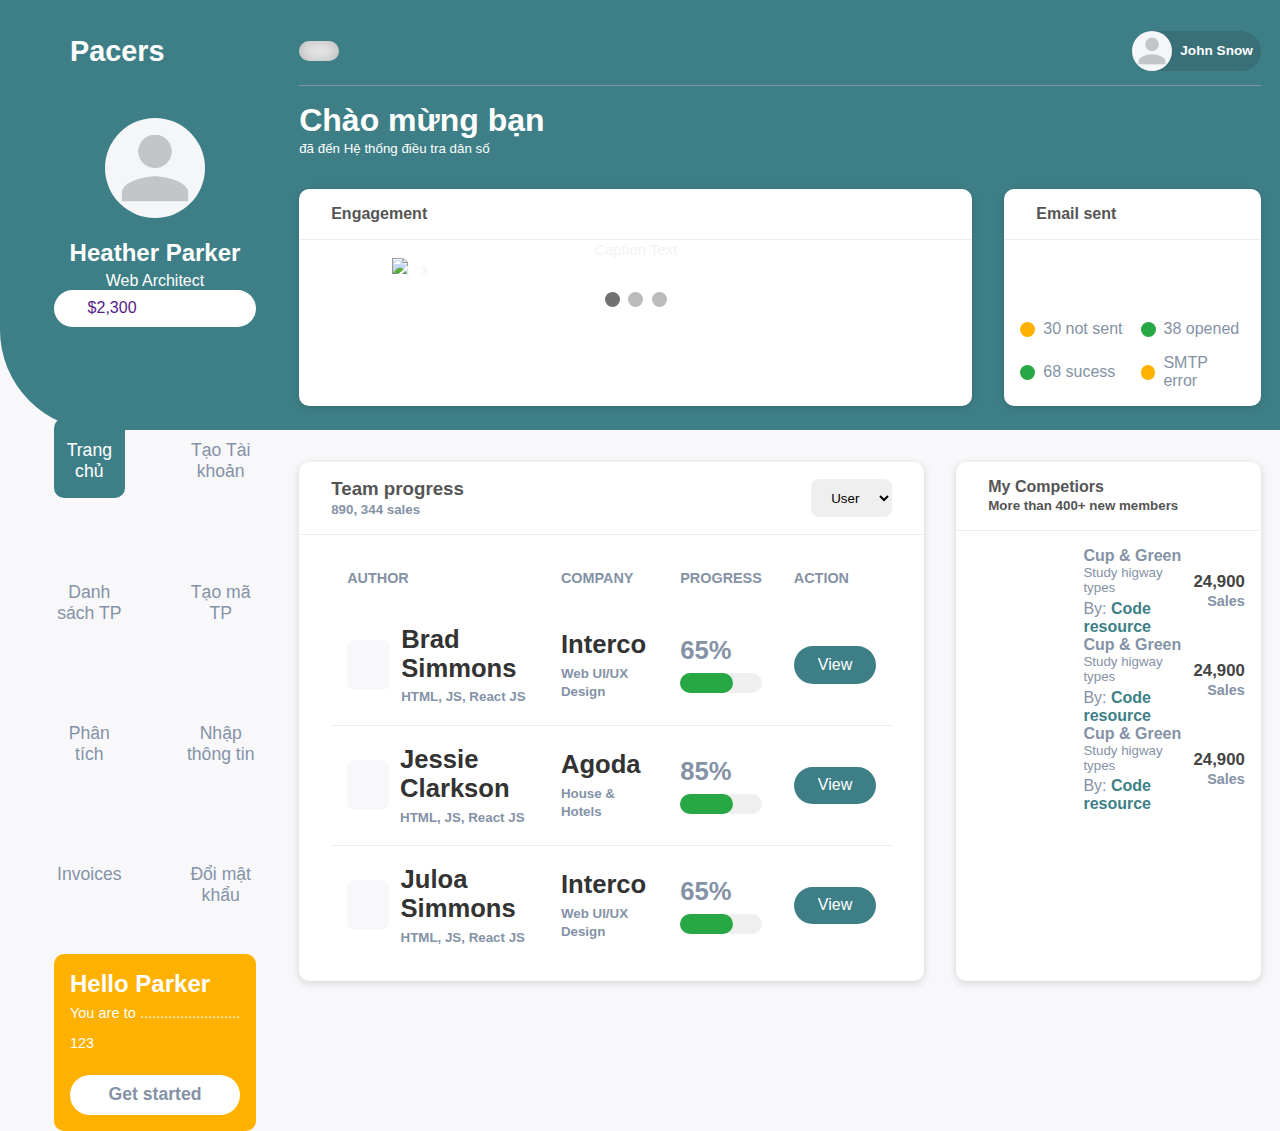
==== ckweb1/index.html @ 444b5c5b "add newweb" ====
<!DOCTYPE html>
<html lang="en">
    <head>
        <meta charset="UTF-8">
        <meta http-equiv="X-UA-Compatible" content="IE=edge">
        <meta name="viewport" content="width=device-width, initial-scale=1.0">
        <title>Document</title>
        <link rel="stylesheet" href="./style.css">
        <link rel="stylesheet" href="https://maxst.icons8.com/vue-static/landings/line-awesome/line-awesome/1.3.0/css/line-awesome.min.css">
        <script src="https://cdn.jsdelivr.net/npm/apexcharts"></script>
        <script src="https://cdn.jsdelivr.net/npm/chart.js@3.6.2/dist/chart.min.js"></script>
        <link href='https://unpkg.com/boxicons@2.1.1/css/boxicons.min.css' rel='stylesheet'>
        <link rel="stylesheet" href="./stylesider.css">
    </head>
<body>
    <div class="page-wrapper">
        <input type="checkbox" name="" id="menu-toggle">

        <div class="sidebar">
            <div class="brand">
                <h3>
                    <span class="lab la-untappd"></span> 
                    Pacers 
                </h3>
            </div>

            <div class="profile-card">
                <div class="profile-img" style="background-image: url(img/user_logo.jpg)"></div>
                <div class="profile-info">
                    <h2>Heather Parker</h2>
                    <small>Web Architect</small>
                </div>
                <div class="profile-action">
                    <a href="" class="btn btn-white">
                        <span class="las la-coins"></span>
                        $2,300
                    </a>
                </div>
                <div class="profile-icons">
                    <span class="las la-user"></span>
                    <span class="las la-comment-alt"></span>
                    <span class="las la-file-invoice"></span>
                </div>
            </div>

            <div class="sidebar-menu">
                <div class="menu-item">
                    <a href="#" class="active" onclick="opensidebar(event, 'home')">
                        <span class="las la-home"></span>
                        <span>Trang chủ</span> 
                    </a>
                </div>
                <div class="menu-item">
                    <a href="#" onclick="opensidebar(event, 'taotaikhoan')">
                        <span class="las la-project-diagram"></span>
                        <span> Tạo Tài khoản</span> 
                    </a>
                </div>
                <div class="menu-item">
                    <a href="#" onclick="opensidebar(event, 'danhsachtp')">
                        <span class="las la-tasks"></span>
                        <span>Danh sách TP</span> 
                    </a>
                </div>
                <div class="menu-item">
                    <a href="#" onclick="opensidebar(event, 'taomatp')">
                        <span class="las la-columns"></span>
                        <span>Tạo mã TP</span> 
                    </a>
                </div>
                <div class="menu-item">
                    <a href="#" onclick="opensidebar(event, 'phantichdanso')">
                        <span class="las la-users-cog"></span>
                        <span>Phân tích</span> 
                    </a>
                </div>
                <div class="menu-item">
                    <a href="#" onclick="opensidebar(event, 'nhapthongtin')">
                        <span class="las la-user-ninja"></span>
                        <span>Nhập thông tin</span> 
                    </a>
                </div>
                <div class="menu-item">
                    <a href="#">
                        <span class="las la-file-invoice"></span>
                        <span>Invoices</span> 
                    </a>
                </div>
                <div class="menu-item">
                    <a href="#" onclick="opensidebar(event, 'doimatkhau')">
                        <span class="las la-cogs"></span>
                        <span>Đổi mật khẩu</span> 
                    </a>
                </div>
            </div>

            <div class="sidebar-card">
                <h2>Hello Parker</h2>
                <p> You are to ......................... 123</p>
                
                <a href="" class="btn btn-block btn-white">Get started</a>
            </div>
        </div>

        <div class="main-content">
            <header>
                <label for="menu-toggle">
                    <span class="las la-bars"></span>
                </label>

                <div class="head-icons">
                    <span class="las la-search"></span>
                    <span class="las la-comment-alt"></span>
                    <span class="las la-bell"></span>
                    <div class="head-avatar">
                        <div class="avatar" style="background-image: url(/img/user_logo.jpg)"></div>
                        <span>John Snow</span>
                    </div> 
                </div>
            </header>

            <main>
                <div class="page-header">
                    <h1>Chào mừng bạn</h1>
                    <small>đã đến Hệ thống điều tra dân số</small>
                </div>

                <div id="home" class="tabcontent">
                    <div class="analytics">
                        <div class="card engage-card">
                            <div class="card-head">
                                Engagement
                            </div>
                            <div class="card-body">
                                <div class="slideshow-container">

                                    <div class="mySlides fade">
                                        <div class="numbertext">1 / 3</div>
                                        <img src="img/img1.jpg" style="width:100%">
                                        <div class="text">Caption Text</div>
                                    </div>
                            
                                    <div class="mySlides fade">
                                        <div class="numbertext">2 / 3</div>
                                        <img src="img/img2.jpg" style="width:100%">
                                        <div class="text">Caption Two</div>
                                    </div>
                            
                                    <div class="mySlides fade">
                                        <div class="numbertext">3 / 3</div>
                                        <div class="chart-wrapper">
                                            <div id="chart"></div>
                                        </div>
                                        <div class="text">Caption Three</div>
                                    </div>
                            
                                    <a class="prev" onclick="plusSlides(-1)">&#10094;</a>
                                    <a class="next" onclick="plusSlides(1)">&#10095;</a>
                            
                                </div>
                                <br>
                            
                                <div style="text-align:center">
                                    <span class="dot" onclick="currentSlide(1)"></span>
                                    <span class="dot" onclick="currentSlide(2)"></span>
                                    <span class="dot" onclick="currentSlide(3)"></span>
                                </div>
                                <script src="./siderjs.js"></script>
                            </div>
                        </div>
                        <div class="card  emails-card">
                            <div class="card-head">
                                Email sent
                            </div>
                            <div class="card-body">
                                <div id="emailChart"></div>
                            </div>
                            <div class="card-footer">
                                <div class="emails-info">
                                    <div class="email-stat">
                                        <span class="status bg-danger"></span>
                                        <span>30 not sent</span>
                                    </div>
                                    <div class="email-stat">
                                        <span class="status bg-warning"></span>
                                        <span>38 opened</span>
                                    </div>
                                    <div class="email-stat">
                                        <span class="status bg-success"></span>
                                        <span>68 sucess</span>
                                    </div>
                                    <div class="email-stat">
                                        <span class="status bg-danger"></span>
                                        <span>SMTP error</span>
                                    </div>
                                </div>
                            </div>
                        </div>
                    </div>
    
                    <div class="grid-2">
                        <div class="card team-progress">
                            <div class="card-head">
                                <div class="team-head">
                                    <div>
                                        <h3>Team progress</h3>
                                        <small>890, 344 sales</small>
                                    </div>
                                    <select name="" id="">
                                        <option value="">User</option>
                                    </select>
                                </div>
                            </div>
                            <div class="card-body">
                                <table>
                                    <thead>
                                        <tr>
                                            <th>Author</th>
                                            <th>Company</th>
                                            <th>Progress</th>
                                            <th>Action</th>
                                        </tr>
                                    </thead>
                                    <tbody>
                                        <tr>
                                            <td>
                                                <div class="team-info">
                                                    <div class="team-img">
                                                        <img src="" alt="">
                                                    </div>
                                                    <div class="team-details">
                                                        <h4>Brad Simmons</h4>
                                                        <small>HTML, JS, React JS</small>
    
                                                    </div>
                                                </div>
                                            </td>
                                            <td>
                                                <div class="company-info">
                                                    <h4>Interco</h4>
                                                    <small>Web UI/UX Design</small>
                                                </div>
                                            </td>
                                            <td width="20%">
                                                <div class="team-progress">
                                                    <h4>65%</h4>
                                                    <div class="progress-bar">
                                                        <div class="indicator success" style="width: 65%">
                                                        </div>
                                                    </div> 
                                                </div>
                                            </td>
                                            <td>
                                                <a href="" class="btn btn-main">View</a>
                                            </td>
                                        </tr>
                                        <tr>
                                            <td>
                                                <div class="team-info">
                                                    <div class="team-img">
                                                        <img src="" alt="">
                                                    </div>
                                                    <div class="team-details">
                                                        <h4>Jessie Clarkson</h4>
                                                        <small>HTML, JS, React JS</small>
    
                                                    </div>
                                                </div>
                                            </td>
                                            <td>
                                                <div class="company-info">
                                                    <h4>Agoda</h4>
                                                    <small>House & Hotels</small>
                                                </div>
                                            </td>
                                            <td width="20%">
                                                <div class="team-progress">
                                                    <h4>85%</h4>
                                                    <div class="progress-bar">
                                                        <div class="indicator success" style="width: 65%">
                                                        </div>
                                                    </div> 
                                                </div>
                                            </td>
                                            <td>
                                                <a href="" class="btn btn-main">View</a>
                                            </td>
                                        </tr>
                                        <tr>
                                            <td>
                                                <div class="team-info">
                                                    <div class="team-img">
                                                        <img src="" alt="">
                                                    </div>
                                                    <div class="team-details">
                                                        <h4>Juloa Simmons</h4>
                                                        <small>HTML, JS, React JS</small>
    
                                                    </div>
                                                </div>
                                            </td>
                                            <td>
                                                <div class="company-info">
                                                    <h4>Interco</h4>
                                                    <small>Web UI/UX Design</small>
                                                </div>
                                            </td>
                                            <td width="20%">
                                                <div class="team-progress">
                                                    <h4>65%</h4>
                                                    <div class="progress-bar">
                                                        <div class="indicator success" style="width: 65%">
                                                        </div>
                                                    </div> 
                                                </div>
                                            </td>
                                            <td>
                                                <a href="" class="btn btn-main">View</a>
                                            </td>
                                        </tr>
                                    </tbody>
                                </table>
    
                            </div>
                        </div>
    
                        <div class="card competitors">
                            <div class="card-head">
                                <h4>My Competiors</h4>
                                <small>More than 400+ new members</small>
                            </div>
                            <div class="card-body">
                                <div class="compete-info">
                                    <div>
                                        <img src="" alt="">
                                    </div>
                                    <div class="compete-details">
                                        <h4>Cup & Green</h4>
                                        <small>Study higway types</small>
                                        <p>By: <a href="">Code resource</a></p>
                                    </div>
                                    <div class="compete-sales">
                                        <h3>24,900</h3>
                                        <span>Sales</span>
                                    </div>    
                                </div>
                                <div class="compete-info">
                                    <div>
                                        <img src="" alt="">
                                    </div>
                                    <div class="compete-details">
                                        <h4>Cup & Green</h4>
                                        <small>Study higway types</small>
                                        <p>By: <a href="">Code resource</a></p>
                                    </div>
                                    <div class="compete-sales">
                                        <h3>24,900</h3>
                                        <span>Sales</span>
                                    </div>    
                                </div>
                                <div class="compete-info">
                                    <div>
                                        <img src="" alt="">
                                    </div>
                                    <div class="compete-details">
                                        <h4>Cup & Green</h4>
                                        <small>Study higway types</small>
                                        <p>By: <a href="">Code resource</a></p>
                                    </div>
                                    <div class="compete-sales">
                                        <h3>24,900</h3>
                                        <span>Sales</span>
                                    </div>    
                                </div>
                            </div>
                        </div>
                    </div>
                </div>

                <div id="taotaikhoan" class="tabcontent">
                    <div class="formcontent">
                        <div class="container">
                            <div class="title">TẠO TÀI KHOẢN</div>
                            <div class="content">
                                <form action="#">
                                    <div class="user-details">
                                         <div class="input-group2  reponsive-form">
                                            <div class="input-details row-group2">
                                                <span class="details">Tài khoản mới</span>
                                                <input type="text" placeholder="" required>
                                            </div>
                                            <div class="input-details row-group2">
                                                <span class="details">Mật khẩu</span>
                                                <input type="password" placeholder="" required>
                                            </div>
                                        </div>
                                    </div>
                                    
                                    <div class="button">
                                        <input type="submit" value="Xác Nhận">
                                    </div>
                                </form>
                            </div>
                        </div> 
                    </div>
                    <div class="formcontent">
                        <div class="container">
                            <div class="title">Danh Sách</div>
                            <table class="table">
                                <thead>
                                    <tr>
                                     <th>Mã</th>
                                     <th>Tên</th>
                                     <th>Tài khoản</th>
                                     <th>Mật khẩu</th>
                                     <th>Hành động</th>
                                    </tr>
                                </thead>
                                    <tbody>
                                      <tr>
                                            <td data-label="Mã">1</td>
                                            <td data-label="Tên">Dinesh</td>
                                            <td data-label="Tài khoản">34</td>
                                            <td data-label="Mật khẩu">50</td>
                                            <td>
                                                <i class='bx bxs-edit'></i>
				                                <i class='bx bx-trash'></i>
                                            </td>
                                      </tr>
                           
                                      <tr>
                                            <td data-label="Mã">2</td>
                                            <td data-label="Tên">Kamal</td>
                                            <td data-label="Tài khoản">23</td>
                                            <td data-label="Mật khẩu">3270</td>
                                            <td>
                                                <i class='bx bxs-edit'></i>
				                                <i class='bx bx-trash'></i>
                                            </td>
                                      </tr>
                           
                                      <tr>
                                            <td data-label="Mã">3</td>
                                            <td data-label="Tên">Neha</td>
                                            <td data-label="Tài khoản">20</td>
                                            <td data-label="Mật khẩu">123</td>
                                            <td>
                                                <i class='bx bxs-edit'></i>
				                                <i class='bx bx-trash'></i>
                                            </td>
                                      </tr>
                                   </tbody>
                              </table>   
                        </div>
                     </div>
                </div>
                
                <div id="danhsachtp" class="tabcontent">
                    <div class="formcontent">
                        <div class="container">
                            <div class="title">DANH SÁCH TP</div>
                            <div class="content">
                                <form action="#">
                                    <div class="user-details"> 
                                         <div class="input-group2  reponsive-form">
                                            <div class=" row-group2">
                                                <input class="button-listcity-box" type="text" placeholder="Tìm kiếm TP" required>
                                            </div>
                                            <div class="row-group2">
                                                <div class="button">
                                                    <input type="submit" value="Xác Nhận">
                                                </div>
                                            </div>
                                        </div>
                                    </div>  
                                </form>
                            </div>
                        </div> 
                     </div>
                     
                </div>
    
                <div id="taomatp" class="tabcontent">
                    <div class="formcontent">
                        <div class="container">
                            <div class="title">TẠO MÃ CHO THÀNH PHỐ</div>
                            <div class="content">
                                <form action="#">
                                    <div class="user-details"> 
                                            <div class="input-group2 reponsive-form">
                                            <div class="input-details row-group2">
                                                <span class="details">Thành phố</span>
                                                <input type="text" placeholder="" required>
                                            </div>
                                            <div class="input-details row-group2">
                                                <span class="details">Mã Thành phố</span>
                                                <input type="text" placeholder="" required>
                                            </div>
                                        </div>
                                    </div>
                                    
                                    <div class="button">
                                        <input type="submit" value="Xác Nhận">
                                    </div>
                                </form>
                            </div>
                        </div> 
                    </div>
                    <div class="formcontent">
                        <div class="container">
                            <div class="title">DANH SÁCH</div>
                            <table class="table">
                                <thead>
                                    <tr>
                                     <th>Mã</th>
                                     <th>Tên</th>
                                     <th>Cấp quyền</th>
                                    </tr>
                                </thead>
                                    <tbody>
                                      <tr>
                                            <td data-label="Mã">1</td>
                                            <td data-label="Tên">D</td>
                                            <td data-label="Cấp quyền">
                                           <div class="button-change">
                                               <input type="checkbox" name="" id="switch">
                                                 <label for="switch">
                                                 <div></div>
                                                 </label>
                                           </div>	 
                                       </td>
                                      </tr>
                           
                                      <tr>
                                            <td data-label="Mã">2</td>
                                            <td data-label="Tên">dshsk</td>
                                            <td data-label="Cấp quyền">
                                           <div class="button-change">
                                               <input type="checkbox" name="" id="switch">
                                                 <label for="switch">
                                                 <div></div>
                                                 </label>
                                           </div>
                                            </td>
                                      </tr>
                           
                                      <tr>
                                            <td data-label="Mã">3</td>
                                            <td data-label="Tên">Neha</td>
                                            <td data-label="Cấp quyền">
                                           <div class="button-change">
                                               <input type="checkbox" name="" id="switch">
                                                 <label for="switch">
                                                 <div></div>
                                                 </label>
                                           </div>
                                            </td>
                                      </tr>
                                   </tbody>
                                   
                              </table>
                        </div>
                    </div>
                </div>
    
                <div id="doimatkhau" class="tabcontent">
                    <div class="formcontent">
                        <div class="container">
                            <div class="title">Đổi mật khẩu</div>
                            <div class="content">
                                <form action="#">
                                    <div class="user-details"> 
                                            <div class="input-group">
                                            <div class="input-details row-group2">
                                                <span class="details">Mật khẩu cũ</span>
                                                <input type="password" placeholder="" required>
                                            </div>
                                            <div class="input-details row-group2">
                                                <span class="details">Mât khẩu mới</span>
                                                <input type="password" placeholder="" required>
                                            </div>
                                        </div>
                                    </div>
                                    
                                    <div class="button">
                                        <input type="submit" value="Xác Nhận">
                                    </div>
                                </form>
                            </div>
                        </div> 
                        </div>
                </div>
    
                <div id="phantichdanso" class="tabcontent">
                    <div class="formcontent">
                        <div class="container">
                            <div class="title">PHÂN TÍCH DÂN SỐ</div>
                            <div class="all-buttonchart">
                                <a href="#" class="active" onclick="openchart(event, 'chart-age')")>
                                    <div class="buttonchart-icon">
                                        <img src="./img/chartbar.png" alt="">
                                        <p>Cột</p>
                                    </div>   
                                </a>
                                <a href="#" onclick="openchart(event, 'chart-culture')">
                                    <div class="buttonchart-icon">
                                        <img src="./img/chartpie.png" alt="">
                                        <p>Tròn</p>
                                    </div>   
                                </a>
                                <a href="#" onclick="openchart(event, 'chart-line')">
                                    <div class="buttonchart-icon">
                                        <img src="./img/chartline (1).png" alt="">
                                        <p>Đường</p>
                                    </div>   
                                </a>
                                <a href="#" onclick="openchart(event, 'chart-combo')">
                                    <div class="buttonchart-icon">
                                        <img src="./img/chartkethop.png" alt="">
                                        <p>kết hợp</p>
                                    </div>   
                                </a>
                            </div>

                            
                        </div>
                    </div>

                    <div class="formcontent">
                        <div class="container">
                            <form action="#">
                                <div class="selectpeople">
                                    <div class="select-country nameselect">
                                        <p>Toàn quốc</p>
                                        <select>
                                            <option>- Chọn toàn quốc -</option>
                                        </select>
                                    </div>
                                    <div class="select-city nameselect">
                                        <p>Tỉnh/ TP</p>
                                        <select>
                                            <option>- Chọn tỉnh/ TP -</option>
                                            <option>Danh sách 01</option>
                                            <option>Danh sách 02</option>
                                            <option>Danh sách 03</option>
                                            </select>
                                    </div>
                                    <div class="select-district nameselect">
                                        <p>Quận/ huyện</p>
                                        <select>
                                            <option>- Chọn huyện -</option>
                                            <option>Danh sách 02</option>
                                            <option>Danh sách 03</option>
                                            <option>Danh sách 03</option>
                                            </select>
                                    </div>
                                    <div class="select-wards nameselect">
                                        <p>Phường/ Xã</p>
                                        <select>
                                            <option>- Chọn xã/ phường -</option>
                                            <option>Danh sách 02</option>
                                            <option>Danh sách 03</option>
                                            <option>Danh sách 03</option>
                                            </select>
                                    </div>
                                    <div class="select-village nameselect">
                                        <p>Thôn/ Xóm</p>
                                        <select>
                                            <option>- Chọn thôn/ xóm -</option>
                                            <option>Danh sách 02</option>
                                            <option>Danh sách 03</option>
                                            <option>Danh sách 03</option>
                                            </select>
                                    </div>
                                </div>
                                <div class="button">
                                    <input type="submit" value="Xác Nhận">
                                </div>
                            </form>
                            <div class="chartpeople">
                                <div id="chart-age" class="chart-bar chart">
                                    <div class="chartbar">
                                        <canvas id="myChartbar1" width="200" height="200"></canvas>
                                    </div> 
                                </div>
                                <div id="chart-culture" class="chart-pie chart">
                                    <div class="chartpie">
                                        <canvas id="myChartpie" width="200" height="200"></canvas>
                                    </div>
                                </div>
                                <div id="chart-line" class="chart-line chart">
                                    <canvas id="myChartline" width="200" height="200"></canvas>
                                </div>
                                <div id="chart-combo" class="chart-combo chart">
                                    <canvas id="myChartcombo" width="200" height="200"></canvas>
                                </div>
                            </div>
                        </div>
                    </div>
                </div>
                <div id="nhapthongtin" class="tabcontent">
                    <div class="formcontent">
                        <div class="container">
                            <div class="title">THÔNG TIN CÁ NHÂN</div>
                            <div class="content">
                                <form action="#">
                                    <div class="user-details">
                                        <div class="input-group2 reponsive-form">
                                            <div class="input-details row-group2">
                                                 <span class="details ">Họ tên</span>
                                                 <input type="text" class="" placeholder="" required>
                                            </div>
                                            <div class="input-detail row-group2 ">
                                                 <span class="details">Giới tính</span>
                                                <div class="radio-group">
                                                     <label >
                                                         <input type="radio" value="nam" name="gender">
                                                         <p>Nam</p>
                                                     </label>
                                                     <label >
                                                         <input type="radio" value="nu" name="gender">
                                                         <p>Nữ</p>
                                                         
                                                     </label>
                                                     <label >
                                                         <input type="radio" value="khac" name="gender">
                                                         <p>Khác</p>
                                                     </label>
                                                </div>
                                            </div>
                                        </div>
                                          <div class="input-group3 reponsive-form">
                                                <div class="input-details row-group3">
                                                 <span class="details ">Ngày sinh</span>
                                                 <input type="date" placeholder="" required min="1900-01-01" max="2021-12-31">
                                                 
                                                </div>
                                                <div class="input-details row-group3">
                                                 <span class="details ">CMND / CCCD</span>
                                                 <input type="text" class="" placeholder="" required>
                                                </div> 
                                                <div class="input-details row-group3">
                                                 <span class="details ">Quốc tịch</span>
                                                 <input class="" type="text" placeholder="" required>
                                                </div>
                                         </div>
                                         <div class="input-group2  reponsive-form">
                                            <div class="input-details row-group2">
                                                <span class="details">Mã thành phố (thường trú)</span>
                                                <input type="text" placeholder="" required>
                                            </div>
                                            <div class="input-details row-group2">
                                                <span class="details">Mã quận/huyện (thường trú)</span>
                                                <input type="text" placeholder="" required>
                                            </div>
                                        </div>
                                        <div class="input-group2  reponsive-form">
                                            <div class="input-details row-group2">
                                                <span class="details">Mã xã/phường (thường trú)</span>
                                                <input type="text" placeholder="" required>
                                            </div>
                                            <div class="input-details row-group2">
                                                <span class="details">Mã thôn (thường trú)</span>
                                                <input type="text" placeholder="" required>
                                            </div>
                                        </div>
                                        <div class="input-group3 reponsive-form">
                                            <div class="input-details row-group3">
                                             <span class="details ">Công việc</span>
                                             <input type="text" class="" placeholder="" required>
                                             
                                            </div>
                                            <div class="input-details row-group3">
                                             <span class="details ">Tôn giáo</span>
                                             <input type="text" class="" placeholder="" required>
                                            </div> 
                                            <div class="input-details row-group3">
                                             <span class="details ">Trình độ</span>
                                             <input class="" type="text" placeholder="" required>
                                            </div>
                                     </div>
                                     <div class="input-group3 reponsive-form">
                                        <div class="input-details row-group3">
                                         <span class="details ">Mã thành phố (tạm trú)</span>
                                         <input type="text" class="" placeholder="" required>
                                        </div>
                                        <div class="input-details row-group3">
                                         <span class="details ">Mã quận/huyện (tạm trú)</span>
                                         <input type="text" class="" placeholder="" required>
                                        </div> 
                                        <div class="input-details row-group3">
                                         <span class="details ">Mã xã/phường (tạm trú)</span>
                                         <input class="" type="text" placeholder="" required>
                                        </div>
                                 </div>
                                        
                                    </div>
                                    
                                    <div class="button">
                                        <input type="submit" value="GỬI">
                                    </div>
                                </form>
                            </div>
                        </div> 
                    </div>
                </div>
            </main>
        </div>
    </div>

    <script>
        //Chart
        // let options = {
        //     chart: {
        //         type: 'line',
        //         height: "280px",
        //         fontFamily: "Nunito",
        //         toolbar: {
        //             show: false,
        //         }
        //     },
        //     stroke: {
        //         curve: "smooth",
        //         width: 8,
        //         colors: ["#6E00FF"],
        //     },
        //     marker: {
        //         size: 7,
        //         colors: ["#6E00FF"],

        //     },
        //     grid: {
        //         strokeDashArray: 10,
        //     },
        //     series: [{
        //         name: 'engagement',
        //         data: [5, 3, 10, 8, 29, 19, 22]
        //     }],
        //     xaxis: {
        //         categories: ["Feb","Mar", "Apr", "May", "Jun","Jul","Aug"]
        //     }
        // }
        // var chart = new ApexCharts(document.querySelector("#chart"), options);
        // chart.render();

        // Radial Bar Chart
        // let optionsRadial = {
        //     series: [60],
        //     chart: {
        //         height: 250,
        //         type: 'radialBar',
        //     },
        //     plotOptions: {
        //         radialBar: {
        //             hollow: {
        //                 size: '60%',
        //             },
        //             dataLabels: {
        //                 name : {
        //                     show: false,
        //                 },
        //                 value: {
        //                     formatter: function(val) {
        //                         return parseInt(val);
        //                     },
        //                     color: '#555',
        //                     fontSize: '36px',
        //                     fontWeight: 500,
        //                 }
        //             }
        //         },
        //     },
        //     stroke: {
        //         lineCap:"round",
        //     },
        //     fill: {
        //         colors: ["#FFB100"],
        //     }
        // };
        // let chartRadial = new ApexCharts(document.querySelector("#emailChart"), optionsRadial);
        // chartRadial.render();

        let menuItems = document.querySelectorAll(".sidebar .menu-item a");
        for (let i = 0; i < menuItems.length; i++) {
            menuItems[i].addEventListener("click", () => {
                for (let j = 0; j < menuItems.length; j++) {
                    if (i == j) {
                        menuItems[i].classList.add("active");
                    } else {
                        menuItems[j].classList.remove("active");
                    }
                }
            })
        }

        //Home-tab
        let tabcontent = document.getElementsByClassName("tabcontent");
        for (let i = 1; i < tabcontent.length; i++) {
            tabcontent[i].style.display = "none";
        }

        // Open Sub-menu
        function opensidebar(event, sub_menu) {
            let tabcontent = document.getElementsByClassName("tabcontent");
            for (let i = 0; i < tabcontent.length; i++) {
                tabcontent[i].style.display = "none";
            }
            document.getElementById(sub_menu).style.display = "block";
        }

        //chart-menu
        let chart = document.getElementsByClassName("chart");
        for (let i = 1; i < chart.length; i++) {
            chart[i].style.display = "none";
        }
        function openchart(event, chart_menu) {
            for (let i = 0; i < chart.length; i++) {
                chart[i].style.display = "none";
            }
            document.getElementById(chart_menu).style.display = "flex";
        }

        let buttonCharts = document.querySelectorAll(".all-buttonchart a");
        for (let i = 0; i < buttonCharts.length; i++) {
            buttonCharts[i].addEventListener("click", () => {
                for (let j = 0; j < buttonCharts.length; j++) {
                    if (i == j) {
                        buttonCharts[i].classList.add("active");
                    } else {
                        buttonCharts[j].classList.remove("active");
                    }
                }
            })
        }

        
// chart
const ctx1 = document.getElementById('myChartbar1');
const myChart1 = new Chart(ctx1, {
    type: 'bar',
    data: {
        labels: ['Red', 'Blue', 'Yellow', 'Green', 'Purple', 'Orange','Red', 'Blue', 'Yellow', 'Green', 'Purple', 'Orange'],
        datasets: [{
            label: '# of Votes',
            data: [12, 19, 3, 5, 2, 3, 12, 19, 3, 5, 2, 3],
            backgroundColor: [
                'rgba(255, 99, 132, 0.2)',
                'rgba(54, 162, 235, 0.2)',
                
                
            ],
            borderColor: [
                'rgba(255, 99, 132, 1)',
                'rgba(54, 162, 235, 1)',
                
            ],
            options: {
                responsive: true,
                plugins: {
                legend: {
                 position: 'top',
                 },
                title: {
                    display: true,
                    text: 'Chart.js Bar Chart'
             }
              }
             },
            borderWidth: 1
        }]
    },
    options: {
        
        scales: {
            x: {
                reverse: true,
                beginAtZero: true
            }
        }
    }
});


// chartpie
const ctx3 = document.getElementById('myChartpie');
const myChart = new Chart(ctx3, {
    type: 'pie',
    data: {
        labels: ['Red', 'Blue', 'Yellow', 'Green', 'Purple', 'Orange'],
        datasets: [{
            label: '# of Votes',
            data: [12, 19, 3, 5, 2, 3],
            backgroundColor: [
                'rgba(255, 99, 132, 0.2)',
                'rgba(54, 162, 235, 0.2)',
                'rgba(255, 206, 86, 0.2)',
                'rgba(75, 192, 192, 0.2)',
                'rgba(153, 102, 255, 0.2)',
                'rgba(255, 159, 64, 0.2)'
            ],
            borderColor: [
                'rgba(255, 99, 132, 1)',
                'rgba(54, 162, 235, 1)',
                'rgba(255, 206, 86, 1)',
                'rgba(75, 192, 192, 1)',
                'rgba(153, 102, 255, 1)',
                'rgba(255, 159, 64, 1)'
            ],
            hoverOffset: 4
        }]
    },
});

// chart line
const ctx4 = document.getElementById('myChartline');
const myChart4 = new Chart(ctx4, {
    type: 'line',
    data: {
        labels: ['Red', 'Blue', 'Yellow', 'Green', 'Purple', 'Orange'],
        datasets: [{
            label: '# of Votes',
            data: [12, 19, 3, 5, 2, 3],
            fill: false,
            borderColor: 'rgb(75, 192, 192)',
            tension: 0.1
        }]
    },
});

//Chart
const ctx5 = document.getElementById('myChartcombo');
const myChart5 = new Chart(ctx5, {
    type: 'scatter',
  data: {
  labels: [
    'January',
    'February',
    'March',
    'April'
  ],
  datasets: [{
    type: 'bar',
    label: 'Bar Dataset',
    data: [10, 20, 30, 40],
    borderColor: 'rgb(255, 99, 132)',
    backgroundColor: 'rgba(255, 99, 132, 0.2)'
  }, {
    type: 'line',
    label: 'Line Dataset',
    data: [5, 15, 30, 45],
    fill: false,
    borderColor: 'rgb(54, 162, 235)'
  }]
},
  options: {
    scales: {
      y: {
        beginAtZero: true
      }
    }
  }
});
    </script>
</body>
</html>
---- ckweb1/style.css ----
@import url('https://fonts.googleapis.con/css2?family=Nuito:wght@200;300;400;600&display=swap');

:root {
    /* --color-main: #3990e2; */
    --color-main: #3e7f87;
    --color-secondary: #FFB100;
    --bg-body: #f8f8fb;
    --main-text: #8492a6;
    --success: #28A745;
    --danger: #DC2545;
    --shadow: rgba(0, 0, 0, 0.15) 0px 2px 8px;
}

* {
    font-family: 'Nunito', sans-serif;
    text-decoration: none;
    list-style-type: none;
    padding: 0;
    margin: 0;
    box-sizing: border-box;
}

body {
    color: var(--main-text);
    background: var(--bg-body);
    overflow-x: hidden;
}

#menu-toggle {
    display: none;
}

#menu-toggle:checked ~ .sidebar {
    left: -250px;
}

#menu-toggle:checked ~ .main-content {
    margin-left: 0;
}

#menu-toggle:checked .main-content .engage-card {
    max-width: auto;
}

#menu-toggle:checked .main-content .emails-card {
    max-width: auto;
}

.las:hover {
    cursor: pointer;
}

.page-wrapper {
    min-width: 100%;
    margin: auto;
    display: flex;
}

.page-wrapper::before {
    content: "";
    width: 100%;
    /* max-width: 100%; */
    height: 430px;
    position: absolute;
    left: 0;
    top: 0;
    background: var(--color-main);
    z-index: -1;
    border-radius: 0px 0px 0px 100px;
}

.sidebar {
    width: 250px;
    height: auto;
    position: absolute;
    top: 0;
    left: 30px;
    bottom: 0;
    padding: 1rem 1.5rem;
    transform: left 300ms;
}

.brand {
    height: 70px;
    display: flex;
    align-items: center;
    padding-left: 1rem;
}

.brand h3 {
    font-size: 1.8rem;
    color: #fff;
}

.profile-card {
    text-align: center;
    margin: 2rem 0rem;
}

.profile-img {
    height: 100px;
    width: 100px;
    border-radius: 50%;
    margin: auto;
    background-size: cover;
    background-repeat: no-repeat;
    margin-top: 1.8rem;
    margin-bottom: 1.3rem;
}

.profile-info {
    color: #fff;
}

.profile-info h2 {
    margin-bottom: .3rem;
}

.profile-info small {
    font-size: 1rem;
}

.profile-action {
    margin-bottom: 1.7rem;
}

.btn {
    border: none;
    outline: none;
    border-radius: 20px;
    padding: .6rem 1.5rem;
    display: flex;
    align-items: center;
}

.btn-white {
    background: #fff ;
}

.btn span {
    font-size: 1.5rem;
    display: inline-block;
    margin-right: .6rem;
}

.profile-icons {
    display: flex;
    justify-content: space-between;
    align-items: center;
    margin-bottom: 4rem;
}

.profile-icons span {
    display: inline-block;
    color: #fff;
    font-size: 1.5rem;
}


.sidebar-menu {
    display: grid;
    grid-template-columns: repeat(2, 1fr);
    grid-gap: 3.8rem;
}

.menu-item a {
    display: inline-block;
    width: 100%;
    padding: 1rem 0rem;
    border-radius: 10px;
}

.menu-item a span {
    display: block;
    text-align: center;
    color: var(--main-text);
    font-size: 1.1rem;
}

.menu-item a span:first-child {
    font-size: 2rem;
    margin-bottom: .4rem;
}

a.active  {
    background: var(--color-main);
}

.menu-item a.active span {
    color: #fff;
}

.sidebar-card {
    padding: 1rem;
    border-radius: 10px;
    background: var(--color-secondary);
    margin: 2rem 0rem;
    color: #fff;
}

.sidebar-card h3 {
    margin-bottom: 1rem;
    font-size: 1.4rem;
}

.sidebar-card p {
    line-height: 1.9rem;
    margin-bottom: 1rem;
    font-size: .9rem;
    text-align: justify;

}

.sidebar-card a {
    text-align: center;
    font-weight: 600;
    color: var(--main-text);
    display: block;
    font-size: 1.1rem;
}

.main-content {
    padding: 1rem 1.2rem;
    margin-left: 280px;
    transform: margin-left 300ms;
}

header {
    display: flex;
    justify-content: space-between;
    align-items: center;
    height: 70px;
    border-bottom: 1px solid var(--main-text);
    color: #fff;
}

header label {
    display: inline-block;
    font-size: 1.4rem;
}

.head-icons {
    display: flex;
    align-items: center;
}

.head-icons span {
    margin-right: 2.5rem;
    display: inline-block;
    font-size: 1.2rem;
}

.head-avatar {
    display: flex;
    align-items: center;
    border-radius: 20px;
    background: #396f76;
}

.head-avatar .avatar {
    height: 40px;
    width: 40px;
    border-radius: 50%;
    background-size: cover;
    background-repeat: no-repeat;
}

.head-avatar span {
    margin-right: 0;
    padding: 0rem .5rem;
    font-size: .85rem;
    font-weight: 600;
}

.page-header {
    color: #fff;
    margin: 1rem 0rem;
}

.card {
    background: #fff;
    border-radius:10px ;
    box-shadow: var(--shadow);
}

.card-head {
    font-size: 1rem;
    color: #555;
    font-weight: 600;
    padding: 1rem 2rem;
    border-bottom: 1px solid #eee;
}

.card-body {
    padding: 1rem 2rem;
}

.card-footer {
    padding: 1rem;
}

.analytics {
    display: grid;
    grid-template-columns: 70% auto;
    grid-gap: 2rem;
    margin-top: 2rem;
}

.engage-card, 
.emails-card {
    min-width: 100%;
}

.emails-card .card-body {
    padding: 1rem;
}

.chart-wrapper {
    padding-top: 1rem 0rem;
}

.emails-info {
    display: grid;
    grid-template-columns: repeat(2, 1fr);
    grid-gap:1rem;
    padding-top: 2rem;
}

.bg-success {
    background: var(--success);
    color: #fff;
}

.bg-danger {
    background: var(--color-secondary);
    color: #fff;
}

.bg-warning {
    background: var(--success);
    color: #fff;
}

.email-stat {
    display: flex;
    align-items: center;
}

.email-stat span {
   display: inline-block; 
}

.email-stat .status {
    height: 15px;
    width: 15px;
    display: inline-block;
    border-radius: 50%;
    margin-right: .5rem;
}

.btn-main {
    color: #fff;
    background-color: var(--color-main);
}

table {
    width: 100%;
    border-collapse: collapse;
}

table tr {
    border-bottom: 1px solid #efefef;
}

table tr:last-child {
    border-bottom: none;
}

table tr td,
table tr th {
    padding: 1.2rem 1rem;
}

table tr th {
    text-align: left;
    text-transform: uppercase;
    font-size: .9rem;
}

table h4 {
    font-size: 1.6rem;
}

table small {
    font-weight: 600;
}

table h4,
table h3 {
    color: #333;
    margin-bottom: .3rem;
}

.grid-2 {
    margin-top: 3.5rem;
    display: grid;
    grid-template-columns: 65% auto;
    grid-gap: 2rem;
    margin-bottom: 3.5rem;
}

.team-head {
    display: flex;
    justify-content: space-between;
    align-items: center;
}

.team-head small {
    color: var(--main-text);
    font-weight: 600;
}

.team-head select {
    display: inline-block;
    height: 38px;
    padding: .5rem 1rem;
    border-radius: 8px;
    background: #efefef;
    border: none;
    outline: none;
}

.team-info {
    display: flex;
    align-items: center;
}

.team-img {
    height: 50px;
    width: 50px;
    border-radius: 8px;
    background-color: var(--bg-body);
    margin-right: .7rem;
    padding: .8rem;
}

.team-progress > h4 {
    color: var(--main-text);
    margin-bottom: .5rem;
}

.progress-bar {
    width: 100%;
    background: #efefef;
    position: relative;
    border-radius: 10px;
    height: 20px;
}

.indicator {
    height: 100%;
    border-radius: 10px;
}

/* css mauf */
.indicator.success {
    background: var(--success);
}

.compete-info {
    display: flex;
    justify-content: space-between;
    align-items: center;
}

.compete-info > div:first-child {
    display: flex;
    justify-content: space-between;
    align-items: center;
    margin-bottom: .7rem;
}

.compete-info img {
    width: 100px;
    border-radius: 10px;
    margin-right: .7rem;
}

.competitors .card-body {
    padding: 1rem;
}

.compete-details small {
    display: inline-block;
    margin-bottom: .3rem;
}

.compete-details p > a {
    color: var(--color-main);
    font-weight: 600;
}

.compete-sales {
    text-align: right;
}

.compete-sales span {
    font-size: .9rem;
    font-weight: 600;
}

.compete-sales h3 {
    color: #444 !important;
    font-size: 1.05rem !important;
}

@media only screen and (min-width: 1225px) {
    .main-content {
        width: 100%;
    }
}

@media only screen and (max-width: 1224px) {
    .page-wrapper::before {
        height: 70px;
        z-index: -1;
        border-radius: 0px 0px 0px 0px;
    }

    .sidebar {
        left: -280px;
        overflow-y: auto;
        z-index: 1;
    }

    #menu-toggle:checked ~ .sidebar {
        top: 70px;
        left: 0;
        background: #7cb1b7;
        scroll-behavior: auto;
        box-shadow: var(--shadow);
    }

    .menu-item a span {
        color: #333;
    }

    .main-content {
        margin-left: 0;
    }

    #menu-toggle:checked ~ .main-content{
        opacity: 0.4;
    }

    .main-content header {
        position: fixed;
        z-index: 1;
        padding: 0 17px;
        display: flex;
        flex-direction: space-between;
        top: 0;
        left: 0;
        right: 0;
        bottom: 0;
        width: 100%;
        box-shadow: var(--shadow);
        background: var(--color-main);
    }

    .main-content main {
        margin-top: 70px;
        background: #bad2c6;
        padding: 0.2px 35px;
        border-radius: 10px 10px 10px 10px;
        box-shadow: var(--shadow);
    }

    main .page-header {
        color: #333;
    }
}

/* @media (min-width: 1024px) {
    .page-wrapper::before {
        min-width: 1024px;
    }

    #menu-toggle:checked ~ .slidebar {
        display: none;
    }
} */



/* tab*/

.container {
    width: 100%;
    background-color: #fff;
    padding: 25px 30px;
    border-radius: 5px;
    box-shadow: 0 5px 10px rgba(0,0,0,0.15);
    margin-bottom: 50px;
    padding: 30px;
    height: 100%;
}

.container .title {
    font-size: 25px;
    font-weight: 500;
    position: relative;
}

.container .title::before{
    content: "";
    position: absolute;
    left: 0;
    bottom: 0;
    height: 3px;
    width: 60px;
    border-radius: 5px;
    background: linear-gradient(135deg, #71b7e6,#9b59b6);
}

.form-content {
    display: grid;
    grid-template-columns: auto;
}

.formcontent .content {
    padding-top: 20px;
}

.input-group2, .input-group3 {
    display: flex;
    margin: 20px 0 12px 0;
}

.input-group {
    margin: 20px 0 12px 0;
}

.input-details {
    padding-left: 10px;
}

.details {
    font-size: 1.8rem;
}

form .input-details span.details {
    display: block;
    font-weight: 500;
    margin-bottom: 5px;
}

.input-details input  {
    width: 100%;
    height: 50px;
    border: 1px solid #b3b3b3;
    border-radius: 3px;
    outline: none;
    font-size: 1.8rem;
    background: rgba(255,255,255,.7) ;
    font-weight: 700;   
}

.input-details input:hover  {
    border-color: #0A6DD4;
}

.row-group2  {
    width:50%;
    padding-left: 10px;
}

.row-group3 {
    width: 33.33%;
    padding-left: 10px;
}

.radio-group label {
    padding-right: 15px;
}

.radio-group {
    margin-top: 10px;
}

.radio-group p {
    display: inline-block;
    font-size: 1.4rem;
}

.button {
    text-align:center;
}

.button input , .button-listcity-search{
    display: inline-block;
    padding-left: 3px;
    padding-right: 3px;
    height: 40px;
    min-width:180px;
    border-radius: 15px;
    border: none;
    color: #fff;
    font-size: 20px;
    font-weight: 500;
    letter-spacing: 1px;
    cursor: pointer;
    transform: all 0.3s ease;
    background: linear-gradient(135deg, #71b7e6,#9b59b6);
}

form .button input:hover{
    background: linear-gradient(-135deg, #71b7e6,#9b59b6);
}

@media(max-width:738px) {
     .reponsive-form {
        flex-direction: column;   
    }
    .row-group2, .row-group3 {
        width: 100%;
    }

}


.listcity {
    display: flex;
    justify-content:space-between;
}

.button-listcity-box {
   margin-right: 20px;
   width: 100%;
    height: 30px;
    border: 1px solid #b3b3b3;
    border-radius: 3px;
    outline: none;
    font-size: 1.8rem;
    background: rgba(255,255,255,.7) ;
    font-weight: 700;
    border-radius: 15px; 
    margin-bottom: 20px;  
}


/* chart */
.selectpeople {
    display: flex;
    justify-content: center;
    flex-wrap: wrap;
    padding-bottom: 30px;
}

.nameselect p {
    font-size: 1.8rem;
}

.nameselect {
    padding: 10px;
}

.chart{
    display: flex;
    margin: 25px;
    justify-content: center;
}

.chartbar{
    width: 400px;
}

.chartpie {
    width: 400px;
}

.all-buttonchart {
    display: grid;
    grid-template-columns: auto auto auto auto;
}

.all-buttonchart a.active {
    background: var(--color-main);
    box-shadow: var(--shadow);
}

.all-buttonchart a {
    background: #efefef;
    padding: 30px 40px;
    margin: 20px 10px;
    border-radius: 10px;
}

a .buttonchart-icon {
    color: #333;
    padding: 5px 10px;
    font-size: 30px;
}

a.active .buttonchart-icon {
    color:white;
}

@media screen and (max-width: 1023px) {
    .analytics, .grid-2 {
        grid-template-columns: 100%;
    }

    .all-buttonchart {
        grid-template-columns: auto auto;
    }
}

@media screen and (max-width: 739px) {
    .all-buttonchart {
        grid-template-columns: 100%;
    }
}


/* list danh sach */


.table{
    margin-top: 5px;
	width: 100%;
	border-collapse: collapse;
    box-shadow:  0 5px 10px rgb(0 0 0 / 15%);
}

.table i.bx {
	font-size: 20px;
	margin-right: 3px;
}

.table td,.table th{
  padding:12px 15px;
  border:1px solid #ddd;
  text-align: center;
  font-size:16px;
}

.table th{
	background-color: rgb(76, 172, 159);
	color:#ffffff;
}

.table tbody tr:nth-child(even){
	background-color: #f5f5f5;
}

@media(max-width: 500px){
	.table thead{
		display: none;
	}

	.table, .table tbody, .table tr, .table td{
		display: block;
		width: 100%;
	}
	.table tr{
		margin-bottom:15px;
	}
	.table td{
		text-align: right;
		padding-left: 50%;
		text-align: right;
		position: relative;
	}
	.table td::before{
		content: attr(data-label);
		position: absolute;
		left:0;
		width: 50%;
		padding-left:15px;
		font-size:15px;
		font-weight: bold;
		text-align: left;
	}
}


/* button change */
.table input {
	display: none;
  }

 .button-change {
	 display: flex;
	 justify-content: center;
 } 
  label {
	display: block;
	width: 40px;
	height: 20px;
	margin-right: 15px;
	background-color: #eeeeee;
	border-radius: 300px;
	box-shadow: inset 0 0 15px rgba(0, 0, 0, 0.25);
	display: flex;
	align-items: center;
	padding: 0 0 0 1.5px;
	box-sizing: border-box;
	transition: .3s ease-in-out;
  }
  
  label div{
	height: 18px;
	width: 18px;
	background: #fff;
  /*   margin-right: 18px; */
	border-radius: 100px;
	box-shadow: 1px 0 10px rgba(0, 0, 0, .3);
	transition: .5s cubic-bezier(.58,0,.37,1.28);
	position: relative;
  }
  
  input:checked + label div{
  /*   background-color: #000; */
	transform: translateX(calc(20px));
	box-shadow: -2px 0 10px rgba(0, 0, 0, .3);
  }
  
  input:checked + label {
	background-color: rgb(46,209,88);
  }
  
  input:active + label div {
	width: 25px
  }
  
  input:checked:active + label div {
	transform: translateX(calc(40px - 30px));
  }
---- ckweb1/stylesider.css ----
.mySlides {
    display: none
}
img {
    vertical-align: middle;
}

/* Slideshow container */

.slideshow-container {
  max-width: 80%;
  position: relative;
  margin: auto;
}

/* Next & previous buttons */
.prev, .next {
  cursor: pointer;
  position: absolute;
  top: 50%;
  width: auto;
  padding: 16px;
  margin-top: -22px;
  color: white;
  font-weight: bold;
  font-size: 18px;
  transition: 0.6s ease;
  border-radius: 0 3px 3px 0;
  user-select: none;
}

/* Position the "next button" to the right */
.next {
  right: 0;
  border-radius: 3px 0 0 3px;
}

/* On hover, add a black background color with a little bit see-through */
.prev:hover, .next:hover {
  background-color: rgba(0,0,0,0.8);
}

/* Caption text */
.text {
  color: #f2f2f2;
  font-size: 15px;
  padding: 8px 12px;
  position: absolute;
  bottom: 8px;
  width: 100%;
  text-align: center;
}

/* Number text (1/3 etc) */
.numbertext {
  color: #f2f2f2;
  font-size: 12px;
  padding: 8px 12px;
  position: absolute;
  top: 0;
}

/* The dots/bullets/indicators */
.dot {
  cursor: pointer;
  height: 15px;
  width: 15px;
  margin: 0 2px;
  background-color: #bbb;
  border-radius: 50%;
  display: inline-block;
  transition: background-color 0.6s ease;
}

.active, .dot:hover {
  background-color: #717171;
}

/* Fading animation */
.fade {
  -webkit-animation-name: fade;
  -webkit-animation-duration: 1.5s;
  animation-name: fade;
  animation-duration: 1.5s;
}

@-webkit-keyframes fade {
  from {opacity: .4} 
  to {opacity: 1}
}

@keyframes fade {
  from {opacity: .4} 
  to {opacity: 1}
}

/* On smaller screens, decrease text size */
@media only screen and (max-width: 300px) {
  .prev, .next,.text {font-size: 11px}
.dot{
 height: 10px;
  width: 10px;
}

@media only screen and (max-width: 500px) {
  .prev, .next,.text {font-size: 14px}
}
}
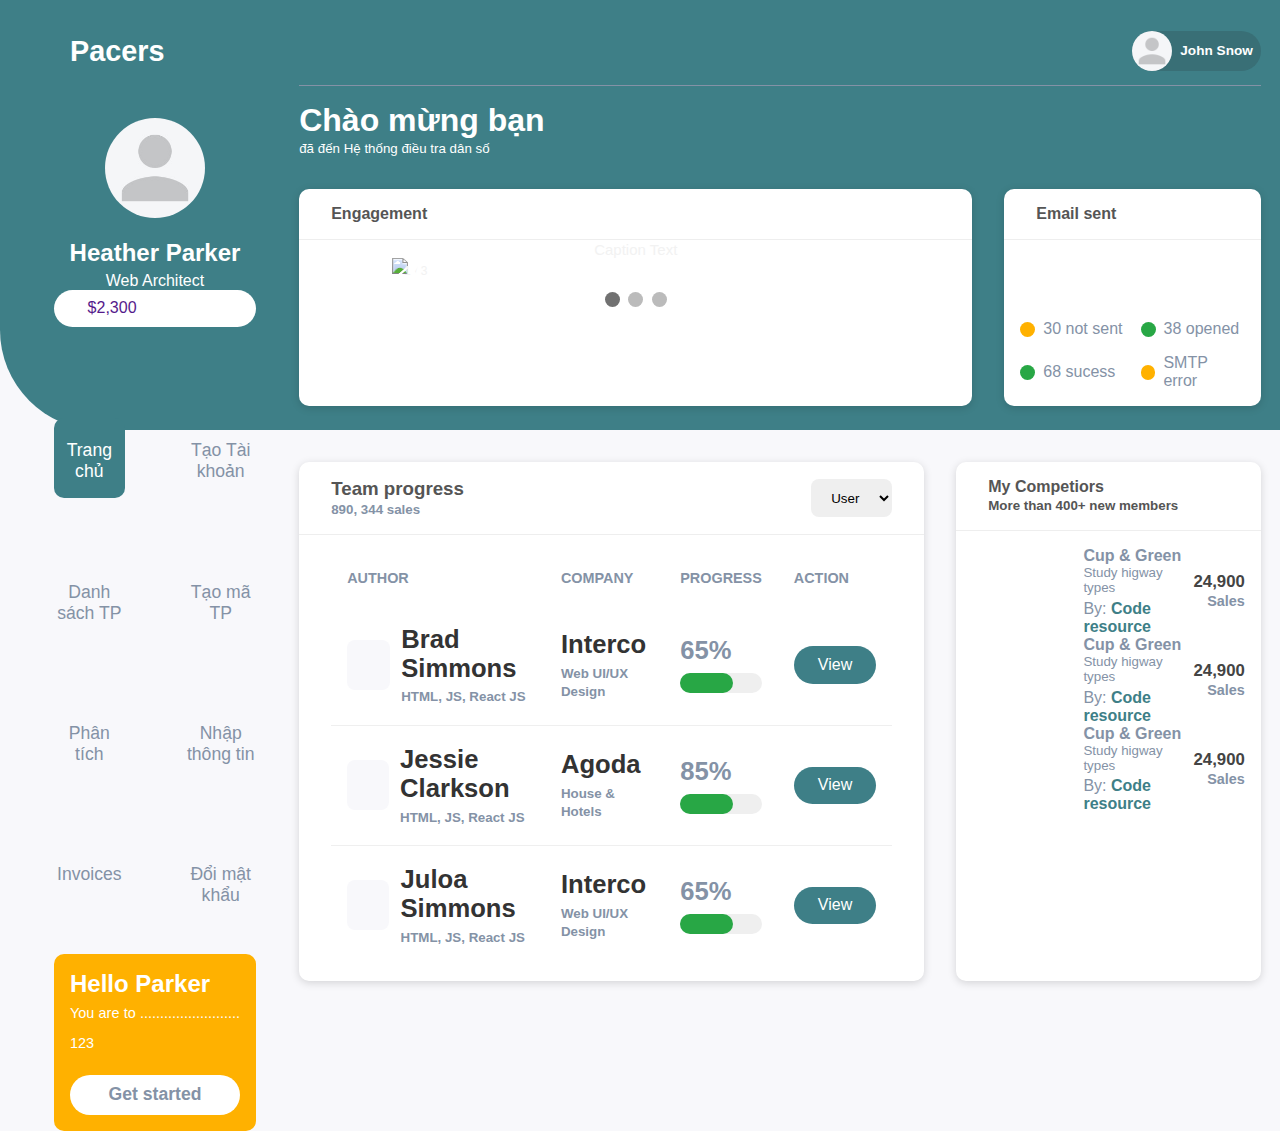
==== commit dd5b6449: "12" ====
--- a/ckweb1/index.html
+++ b/ckweb1/index.html
@@ -523,8 +523,8 @@
                                             <td data-label="Tên">D</td>
                                             <td data-label="Cấp quyền">
                                            <div class="button-change">
-                                               <input type="checkbox" name="" id="switch">
-                                                 <label for="switch">
+                                               <input type="checkbox" name="" id="switch1">
+                                                 <label for="switch1">
                                                  <div></div>
                                                  </label>
                                            </div>	 
@@ -536,8 +536,8 @@
                                             <td data-label="Tên">dshsk</td>
                                             <td data-label="Cấp quyền">
                                            <div class="button-change">
-                                               <input type="checkbox" name="" id="switch">
-                                                 <label for="switch">
+                                               <input type="checkbox" name="" id="switch2">
+                                                 <label for="switch2">
                                                  <div></div>
                                                  </label>
                                            </div>
@@ -549,8 +549,8 @@
                                             <td data-label="Tên">Neha</td>
                                             <td data-label="Cấp quyền">
                                            <div class="button-change">
-                                               <input type="checkbox" name="" id="switch">
-                                                 <label for="switch">
+                                               <input type="checkbox" name="" id="switch3">
+                                                 <label for="switch3">
                                                  <div></div>
                                                  </label>
                                            </div>
--- a/ckweb1/style.css
+++ b/ckweb1/style.css
@@ -529,7 +529,7 @@
 
     .sidebar {
         left: -280px;
-        overflow-y: auto;
+        /* overflow-y: auto; */
         z-index: 1;
     }
 
@@ -537,7 +537,7 @@
         top: 70px;
         left: 0;
         background: #7cb1b7;
-        scroll-behavior: auto;
+        /* scroll-behavior: auto; */
         box-shadow: var(--shadow);
     }
 
@@ -812,19 +812,18 @@
     }
 
     .all-buttonchart {
-        grid-template-columns: auto auto;
+        grid-template-columns: repeat(2, 1fr);
     }
 }
 
 @media screen and (max-width: 739px) {
     .all-buttonchart {
-        grid-template-columns: 100%;
+        grid-template-columns: auto auto;
     }
 }
 
 
 /* list danh sach */
-
 
 .table{
     margin-top: 5px;
@@ -888,13 +887,14 @@
 /* button change */
 .table input {
 	display: none;
-  }
-
- .button-change {
+}
+
+.button-change {
 	 display: flex;
 	 justify-content: center;
- } 
-  label {
+} 
+
+.button-change label {
 	display: block;
 	width: 40px;
 	height: 20px;
@@ -907,9 +907,9 @@
 	padding: 0 0 0 1.5px;
 	box-sizing: border-box;
 	transition: .3s ease-in-out;
-  }
+}
   
-  label div{
+.button-change label div{
 	height: 18px;
 	width: 18px;
 	background: #fff;
@@ -918,22 +918,22 @@
 	box-shadow: 1px 0 10px rgba(0, 0, 0, .3);
 	transition: .5s cubic-bezier(.58,0,.37,1.28);
 	position: relative;
-  }
+}
   
-  input:checked + label div{
+.button-change input:checked +  label div{
   /*   background-color: #000; */
 	transform: translateX(calc(20px));
 	box-shadow: -2px 0 10px rgba(0, 0, 0, .3);
-  }
+}
   
-  input:checked + label {
+.button-change input:checked + label {
 	background-color: rgb(46,209,88);
-  }
+}
   
-  input:active + label div {
+.button-change input:active + label div {
 	width: 25px
-  }
+}
   
-  input:checked:active + label div {
+.button-change input:checked:active + label div {
 	transform: translateX(calc(40px - 30px));
-  }
+}
